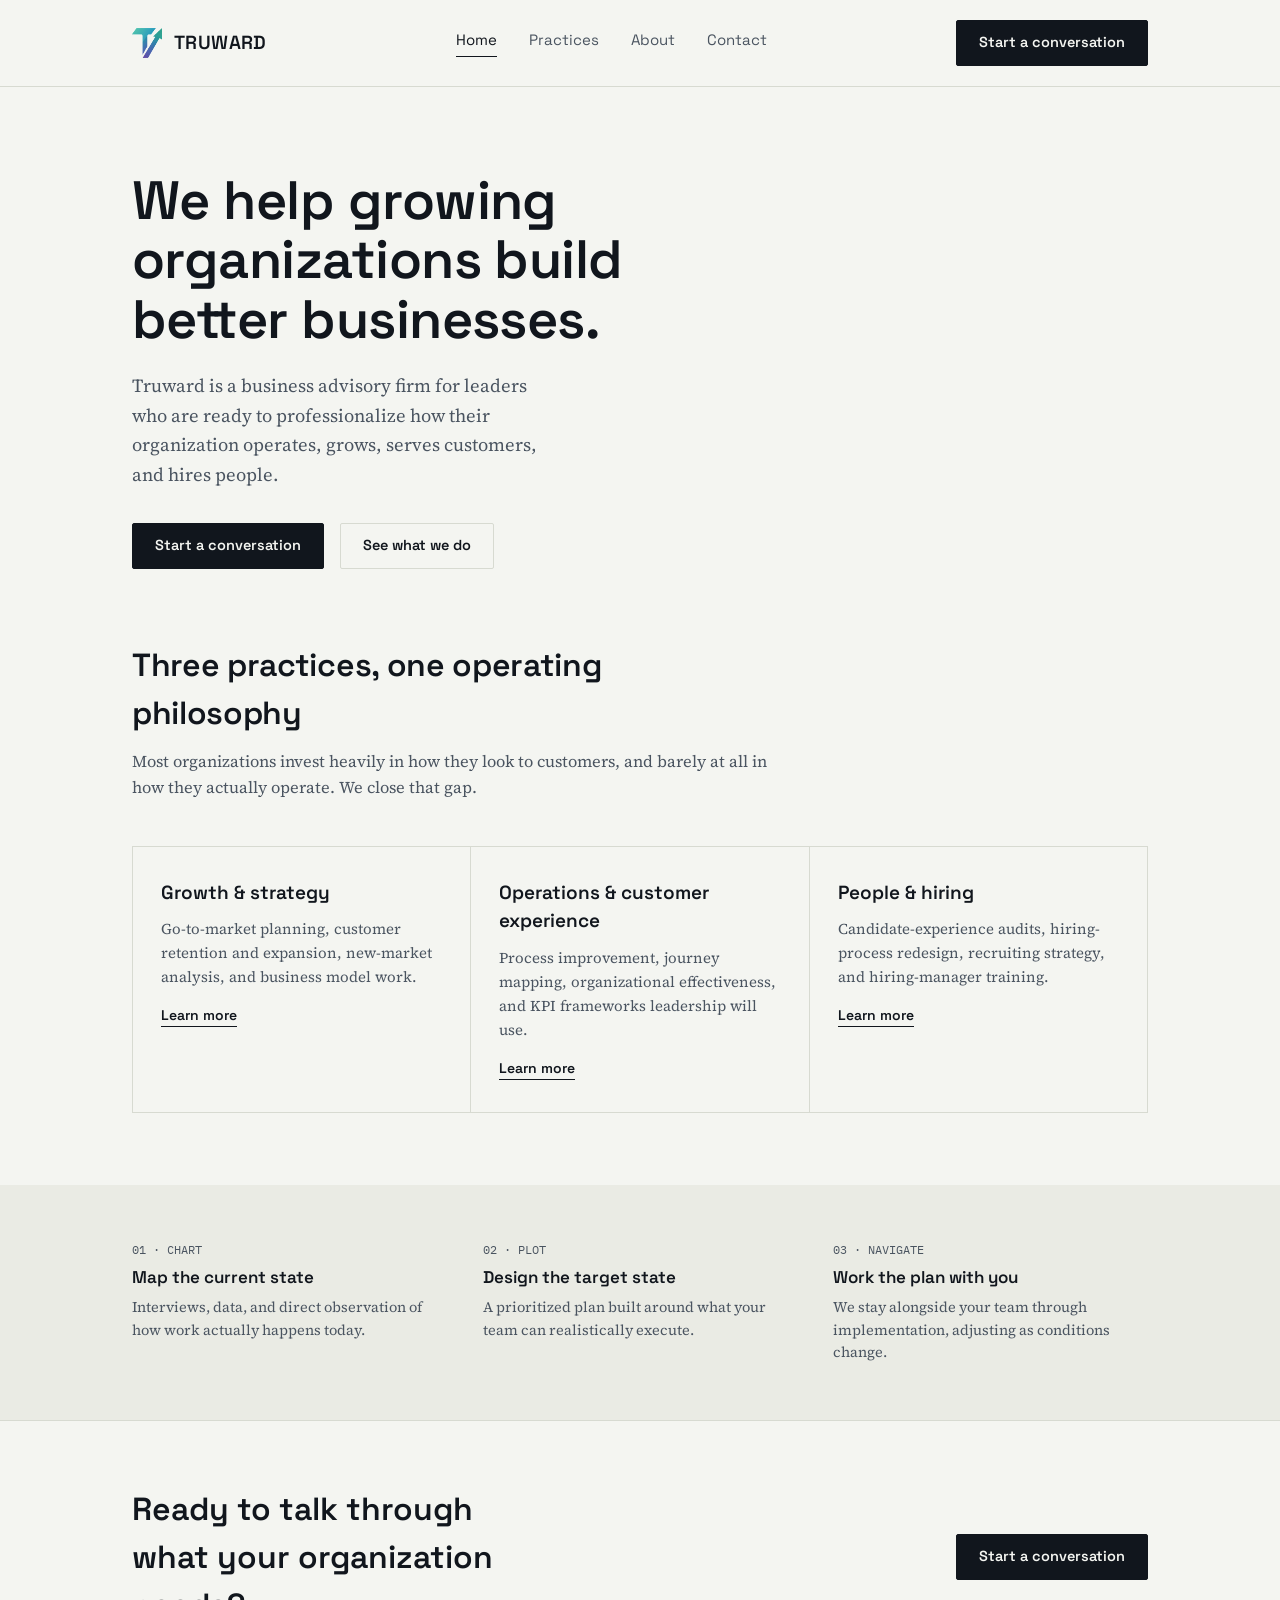
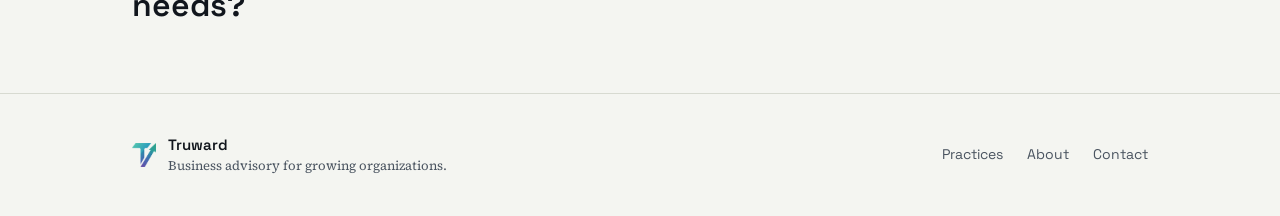
==== index.html @ e5412c0f "Add files via upload" ====
<!DOCTYPE html>
<html lang="en">
<head>
<meta charset="UTF-8">
<meta name="viewport" content="width=device-width, initial-scale=1.0">
<title>Home — Truward</title>
<link rel="preconnect" href="https://fonts.googleapis.com">
<link rel="preconnect" href="https://fonts.gstatic.com" crossorigin>
<link href="https://fonts.googleapis.com/css2?family=Space+Grotesk:wght@400;500;600;700&family=Source+Serif+4:ital,opsz,wght@0,8..60,400;0,8..60,500;1,8..60,400&family=IBM+Plex+Mono:wght@400;500&display=swap" rel="stylesheet">
<link rel="stylesheet" href="styles.css">
</head>
<body>

<header>
  <div class="wrap">
    <nav>
      <a href="index.html" class="brand">
        <img src="truward-logo.png" class="mark" width="30" height="30" alt="Truward">
        <span class="brand-word">TRUWARD</span>
      </a>
      <div class="nav-links">
        <a href="index.html" class="current">Home</a>
        <a href="practices.html">Practices</a>
        <a href="about.html">About</a>
        <a href="contact.html">Contact</a>
      </div>
      <div class="nav-cta">
        <a href="contact.html" class="btn btn-primary">Start a conversation</a>
      </div>
      <button class="menu-toggle" id="menuToggle" aria-label="Toggle menu" aria-expanded="false">
        <span></span><span></span><span></span>
      </button>
    </nav>
    <div class="mobile-panel" id="mobilePanel">
      <a href="index.html">Home</a>
      <a href="practices.html">Practices</a>
      <a href="about.html">About</a>
      <a href="contact.html">Contact</a>
      <a href="contact.html" class="btn btn-primary">Start a conversation</a>
    </div>
  </div>
</header>

<section class="hero">
  <div class="wrap">
    <h1>We help growing organizations build better businesses.</h1>
    <p class="lede">Truward is a business advisory firm for leaders who are ready to professionalize how their organization operates, grows, serves customers, and hires people.</p>
    <div class="hero-ctas">
      <a href="contact.html" class="btn btn-primary">Start a conversation</a>
      <a href="practices.html" class="btn btn-ghost">See what we do</a>
    </div>
  </div>
</section>

<section style="padding-top:0;">
  <div class="wrap">
    <div class="section-head">
      <h2>Three practices, one operating philosophy</h2>
      <p>Most organizations invest heavily in how they look to customers, and barely at all in how they actually operate. We close that gap.</p>
    </div>
    <div class="teaser-grid">
      <div class="teaser">
        <h3>Growth &amp; strategy</h3>
        <p>Go-to-market planning, customer retention and expansion, new-market analysis, and business model work.</p>
        <a href="practices.html#growth" class="link">Learn more</a>
      </div>
      <div class="teaser">
        <h3>Operations &amp; customer experience</h3>
        <p>Process improvement, journey mapping, organizational effectiveness, and KPI frameworks leadership will use.</p>
        <a href="practices.html#operations" class="link">Learn more</a>
      </div>
      <div class="teaser">
        <h3>People &amp; hiring</h3>
        <p>Candidate-experience audits, hiring-process redesign, recruiting strategy, and hiring-manager training.</p>
        <a href="practices.html#people" class="link">Learn more</a>
      </div>
    </div>
  </div>
</section>

<div class="strip">
  <div class="wrap">
    <div class="strip-track">
      <div class="strip-item">
        <span class="wp-label">01 · CHART</span>
        <h3>Map the current state</h3>
        <p>Interviews, data, and direct observation of how work actually happens today.</p>
      </div>
      <div class="strip-item">
        <span class="wp-label">02 · PLOT</span>
        <h3>Design the target state</h3>
        <p>A prioritized plan built around what your team can realistically execute.</p>
      </div>
      <div class="strip-item">
        <span class="wp-label">03 · NAVIGATE</span>
        <h3>Work the plan with you</h3>
        <p>We stay alongside your team through implementation, adjusting as conditions change.</p>
      </div>
    </div>
  </div>
</div>

<div class="cta-band">
  <div class="wrap cta-band-row">
    <h2>Ready to talk through what your organization needs?</h2>
    <a href="contact.html" class="btn btn-primary">Start a conversation</a>
  </div>
</div>

<footer>
  <div class="wrap foot-grid">
    <div class="foot-left">
      <img src="truward-logo.png" class="mark" width="24" height="24" alt="Truward">
      <div>
        <div class="foot-word">Truward</div>
        <div class="foot-tag">Business advisory for growing organizations.</div>
      </div>
    </div>
    <div class="foot-links">
      <a href="practices.html">Practices</a>
      <a href="about.html">About</a>
      <a href="contact.html">Contact</a>
    </div>
  </div>
</footer>

<script src="script.js"></script>
</body>
</html>
---- styles.css ----
:root{
  --ink:#11161D;
  --ink-soft:#4A5460;
  --paper:#F4F5F1;
  --paper-alt:#EAEBE4;
  --line:#D7DAD1;
  --teal:#3FA88C;
  --blue:#3E6F99;
  --violet:#6456A0;
  --sans:'Space Grotesk', sans-serif;
  --serif:'Source Serif 4', serif;
  --mono:'IBM Plex Mono', monospace;
}
*{box-sizing:border-box; margin:0; padding:0;}
body{
  background:var(--paper);
  color:var(--ink);
  font-family:var(--sans);
  line-height:1.5;
  -webkit-font-smoothing:antialiased;
}
img,svg{display:block; max-width:100%;}
a{color:inherit; text-decoration:none;}
.wrap{max-width:1080px; margin:0 auto; padding:0 32px;}
@media(max-width:640px){ .wrap{padding:0 22px;} }

@media (prefers-reduced-motion: reduce){
  *{animation-duration:0.001ms !important; animation-iteration-count:1 !important; transition-duration:0.001ms !important;}
}

/* ---------- mark ---------- */
.mark{overflow:visible;}

/* ---------- nav ---------- */
header{
  border-bottom:1px solid var(--line);
}
nav{
  display:flex; align-items:center; justify-content:space-between;
  padding:20px 0;
}
.brand{display:flex; align-items:center; gap:12px;}
.brand-word{font-size:19px; font-weight:600; letter-spacing:0.02em;}
.nav-links{display:flex; align-items:center; gap:32px; font-size:15px;}
.nav-links a{color:var(--ink-soft); transition:color .15s ease; padding-bottom:4px; border-bottom:1px solid transparent;}
.nav-links a:hover{color:var(--ink);}
.nav-links a.current{color:var(--ink); border-bottom-color:var(--ink);}
.btn{
  display:inline-flex; align-items:center; justify-content:center;
  font-family:var(--sans); font-weight:600; font-size:14.5px;
  padding:11px 22px; border-radius:2px; border:1px solid var(--ink);
  cursor:pointer; transition:background .15s ease, color .15s ease, border-color .15s ease;
}
.btn-primary{background:var(--ink); color:var(--paper);}
.btn-primary:hover{background:var(--blue); border-color:var(--blue);}
.btn-ghost{background:transparent; color:var(--ink); border-color:var(--line);}
.btn-ghost:hover{border-color:var(--ink);}
.menu-toggle{display:none; background:none; border:none; cursor:pointer; padding:6px;}
.menu-toggle span{display:block; width:22px; height:2px; background:var(--ink); margin:5px 0;}
@media(max-width:780px){
  .nav-links, .nav-cta{display:none;}
  .menu-toggle{display:block;}
}
.mobile-panel{
  display:none; flex-direction:column; gap:2px;
  border-top:1px solid var(--line); padding:14px 0 20px;
}
.mobile-panel a{padding:12px 0; font-size:16px; border-bottom:1px solid var(--paper-alt);}
.mobile-panel .btn{margin-top:14px; width:fit-content;}

/* ---------- page header (non-home pages) ---------- */
.page-head{padding:64px 0 48px; border-bottom:1px solid var(--line);}
.page-head h1{font-size:clamp(30px,4.4vw,44px); font-weight:600; letter-spacing:-0.01em;}
.page-head p{font-family:var(--serif); font-size:17px; color:var(--ink-soft); margin-top:16px; max-width:52ch; line-height:1.65;}

/* ---------- hero (home only) ---------- */
.hero{padding:84px 0 72px;}
.hero h1{
  font-size:clamp(34px, 5vw, 54px);
  font-weight:600; letter-spacing:-0.01em; line-height:1.1;
  max-width:16ch;
}
.hero p.lede{
  font-family:var(--serif); font-size:18.5px; color:var(--ink-soft);
  max-width:48ch; margin-top:22px; line-height:1.6;
}
.hero-ctas{display:flex; gap:16px; margin-top:34px; flex-wrap:wrap;}

/* ---------- generic section ---------- */
section{padding:72px 0;}
.section-head{max-width:640px; margin-bottom:44px;}
.section-head h2{font-size:clamp(24px, 3vw, 32px); font-weight:600; letter-spacing:-0.01em;}
.section-head p{font-family:var(--serif); font-size:16.5px; color:var(--ink-soft); margin-top:12px; line-height:1.6;}
.rule{border:none; border-top:1px solid var(--line);}

/* ---------- home: practice teasers ---------- */
.teaser-grid{display:grid; grid-template-columns:repeat(3,1fr); gap:1px; background:var(--line); border:1px solid var(--line);}
@media(max-width:820px){ .teaser-grid{grid-template-columns:1fr;} }
.teaser{background:var(--paper); padding:32px 28px;}
.teaser h3{font-size:19px; font-weight:600; margin-bottom:10px;}
.teaser p{font-family:var(--serif); font-size:15px; color:var(--ink-soft); line-height:1.6;}
.teaser .link{display:inline-block; margin-top:16px; font-size:14px; font-weight:600; border-bottom:1px solid var(--ink);}

/* ---------- home: approach strip ---------- */
.strip{background:var(--paper-alt); padding:56px 0;}
.strip-track{display:grid; grid-template-columns:repeat(3,1fr); gap:36px;}
@media(max-width:780px){ .strip-track{grid-template-columns:1fr;} }
.strip-item .wp-label{font-family:var(--mono); font-size:12px; color:var(--ink-soft); display:block; margin-bottom:6px;}
.strip-item h3{font-size:17px; font-weight:600; margin-bottom:6px;}
.strip-item p{font-family:var(--serif); font-size:14.5px; color:var(--ink-soft); line-height:1.55;}

/* ---------- cta band ---------- */
.cta-band{border-top:1px solid var(--line); padding:64px 0; text-align:left;}
.cta-band h2{font-size:clamp(24px,3vw,32px); font-weight:600; max-width:20ch;}
.cta-band-row{display:flex; align-items:center; justify-content:space-between; gap:24px; flex-wrap:wrap;}

/* ---------- practices page ---------- */
.practices-list{display:flex; flex-direction:column;}
.practice{
  display:grid; grid-template-columns:1fr 1fr; gap:32px;
  padding:40px 0; border-top:1px solid var(--line);
}
.practices-list .practice:last-child{border-bottom:1px solid var(--line);}
@media(max-width:860px){ .practice{grid-template-columns:1fr; gap:14px;} }
.practice h3{font-size:20px; font-weight:600; margin-bottom:10px;}
.practice p{font-family:var(--serif); color:var(--ink-soft); font-size:15.5px; line-height:1.65;}
.practice ul{list-style:none; font-size:14.5px; color:var(--ink-soft);}
.practice li{padding:7px 0 7px 18px; position:relative; border-top:1px solid var(--paper-alt);}
.practice li:first-child{border-top:none;}
.practice li::before{content:''; position:absolute; left:0; top:16px; width:6px; height:1px; background:var(--ink-soft);}

/* ---------- approach page detail ---------- */
.approach-track{position:relative; display:grid; grid-template-columns:repeat(3,1fr); gap:40px;}
@media(max-width:820px){ .approach-track{grid-template-columns:1fr; gap:36px;} }
.approach-track::before{content:''; position:absolute; top:15px; left:0; right:0; height:1px; background:var(--line);}
@media(max-width:820px){ .approach-track::before{display:none;} }
.waypoint{position:relative; padding-top:44px;}
.waypoint .node{
  position:absolute; top:0; left:0; width:31px; height:31px; border-radius:50%;
  background:var(--paper); border:1px solid var(--ink);
  display:flex; align-items:center; justify-content:center;
  font-family:var(--mono); font-size:12px; font-weight:500;
}
.waypoint h3{font-size:19px; font-weight:600; margin-bottom:10px;}
.waypoint p{font-family:var(--serif); font-size:15.5px; color:var(--ink-soft); line-height:1.65;}
.waypoint .wp-label{font-family:var(--mono); font-size:12px; color:var(--ink-soft); margin-bottom:6px; display:block;}

/* ---------- about page ---------- */
.about-grid{display:grid; grid-template-columns:0.85fr 1.15fr; gap:56px; align-items:start;}
@media(max-width:900px){ .about-grid{grid-template-columns:1fr;} }
.about-frame{
  border:1px solid var(--line); background:var(--paper-alt);
  aspect-ratio:4/5; display:flex; align-items:center; justify-content:center;
  position:relative; padding:30px;
}
.about-frame svg{width:74%; height:auto; opacity:0.9;}
.about-frame .frame-caption{
  position:absolute; bottom:16px; left:16px; right:16px;
  font-family:var(--mono); font-size:11px; color:var(--ink-soft); text-align:center;
}
.about p.bio{font-family:var(--serif); font-size:16.5px; line-height:1.75; color:var(--ink); max-width:56ch;}
.about p.bio + p.bio{margin-top:16px;}
.field-record{margin-top:30px; border-top:1px solid var(--line);}
.field-record div{display:flex; justify-content:space-between; gap:20px; padding:14px 0; border-bottom:1px solid var(--line); font-size:14.5px;}
.field-record span:first-child{color:var(--ink-soft);}
.field-record span:last-child{font-weight:500; text-align:right;}

.manifesto{background:var(--ink); color:var(--paper); padding:64px 0;}
.manifesto blockquote{
  font-family:var(--serif); font-style:italic;
  font-size:clamp(22px, 2.8vw, 30px); line-height:1.45;
  max-width:26ch; font-weight:400;
}
.manifesto .accent-line{width:52px; height:3px; margin-bottom:24px; background:linear-gradient(90deg, var(--teal), var(--blue), var(--violet));}

/* ---------- contact page ---------- */
.contact-grid{display:grid; grid-template-columns:0.9fr 1.1fr; gap:56px;}
@media(max-width:900px){ .contact-grid{grid-template-columns:1fr;} }
.contact-note{font-family:var(--serif); font-size:16.5px; color:var(--ink-soft); line-height:1.7; margin-top:16px; max-width:40ch;}
.contact-email{display:inline-block; margin-top:24px; font-size:16px; font-weight:600; border-bottom:1px solid var(--ink); padding-bottom:2px;}
form{display:flex; flex-direction:column; gap:18px;}
.field-row{display:grid; grid-template-columns:1fr 1fr; gap:18px;}
@media(max-width:560px){ .field-row{grid-template-columns:1fr;} }
label{font-size:13px; color:var(--ink-soft); display:block; margin-bottom:7px;}
input, textarea{
  width:100%; font-family:var(--sans); font-size:15px; color:var(--ink);
  background:transparent; border:none; border-bottom:1px solid var(--line);
  padding:10px 2px; outline:none; transition:border-color .15s ease;
}
input:focus, textarea:focus{border-color:var(--ink);}
textarea{resize:vertical; min-height:96px;}
.form-err{font-size:12.5px; color:#B24A3A; min-height:16px; margin-top:-8px;}
form .btn{margin-top:8px; align-self:flex-start;}

/* ---------- footer ---------- */
footer{border-top:1px solid var(--line); padding:40px 0;}
.foot-grid{display:flex; justify-content:space-between; align-items:center; flex-wrap:wrap; gap:20px;}
.foot-left{display:flex; align-items:center; gap:12px;}
.foot-word{font-size:15px; font-weight:600;}
.foot-tag{font-size:13px; color:var(--ink-soft); font-family:var(--serif);}
.foot-links{display:flex; gap:24px; font-size:14px; color:var(--ink-soft);}
.foot-links a:hover{color:var(--ink);}
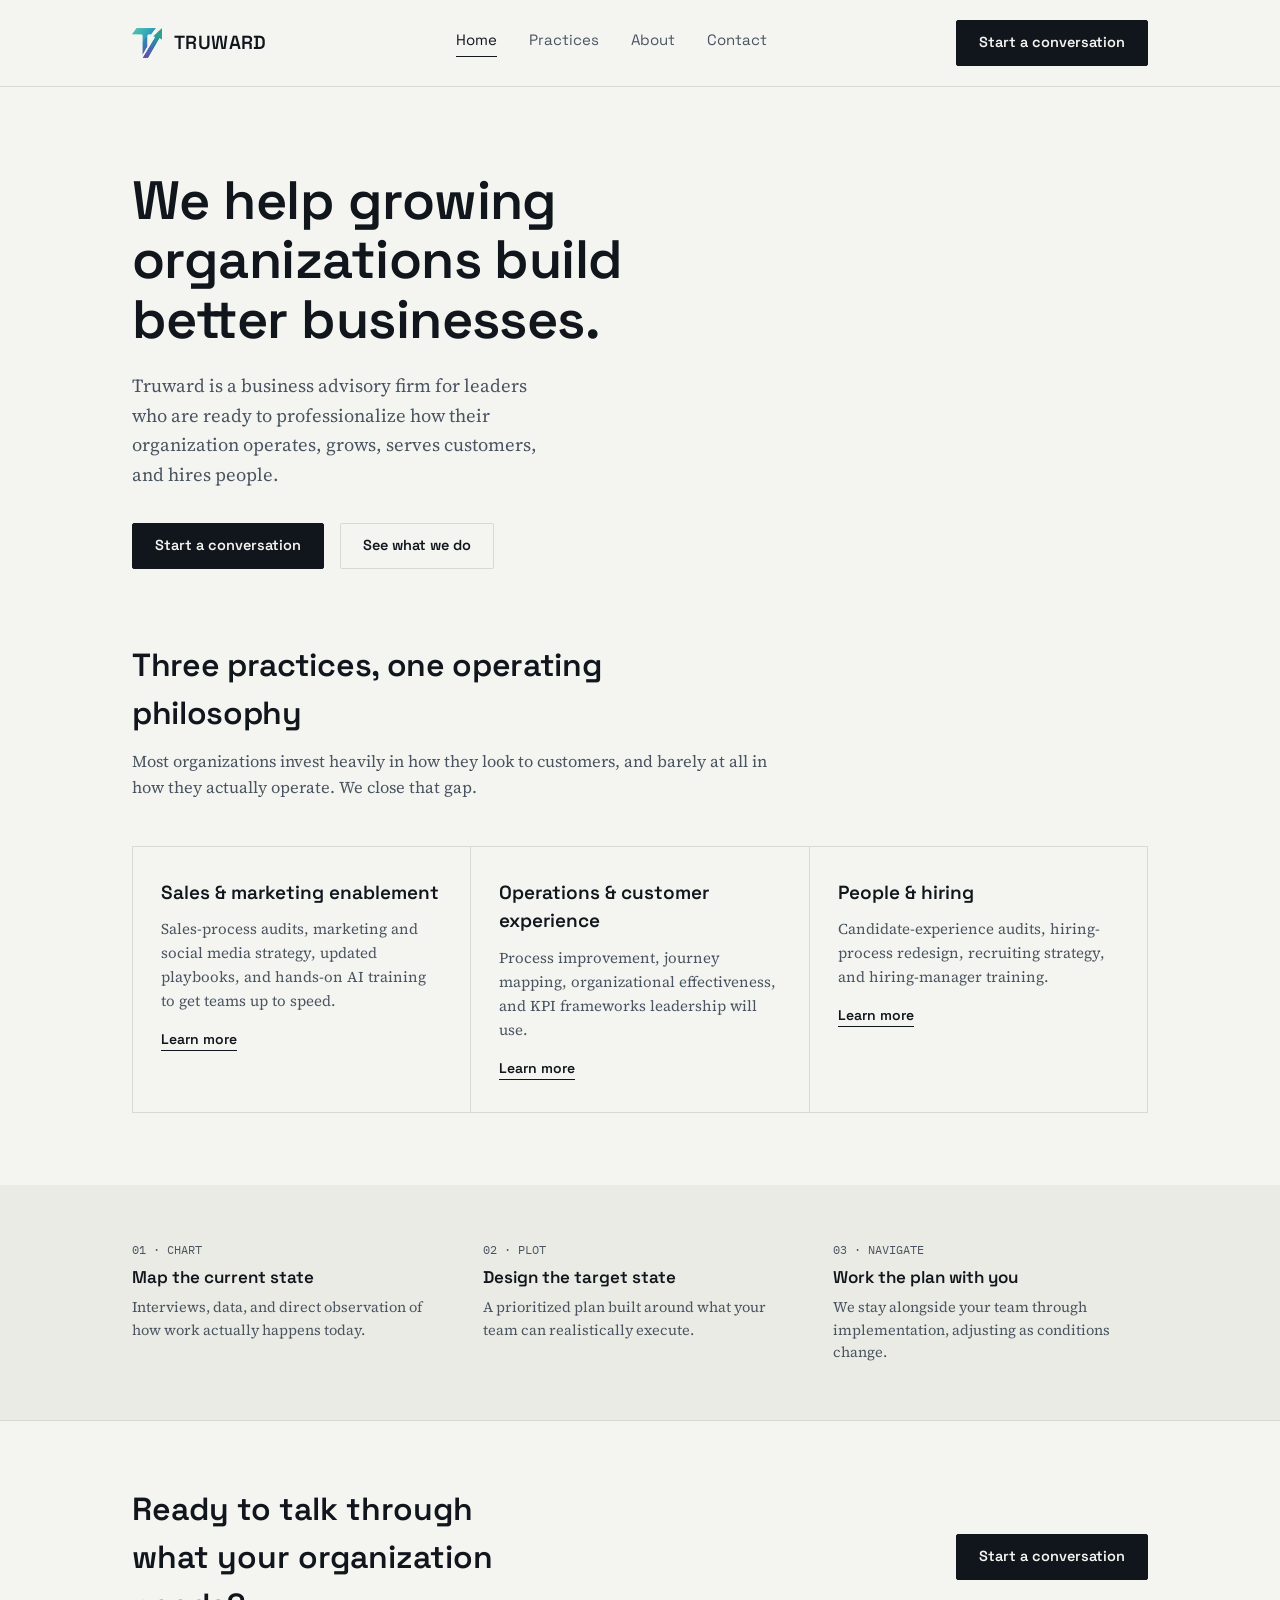
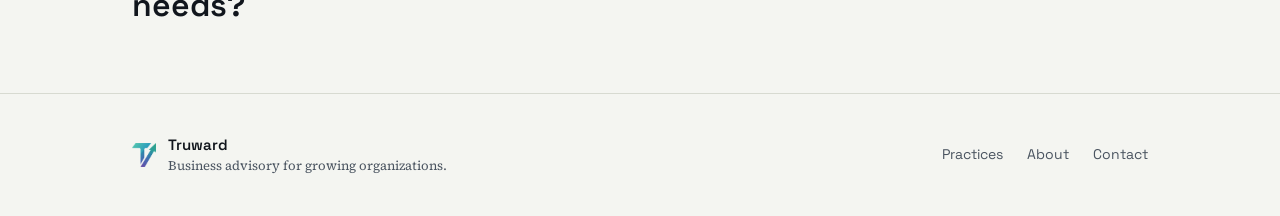
==== commit 2e96bcb2: "Add files via upload" ====
--- a/index.html
+++ b/index.html
@@ -14,12 +14,12 @@
 <header>
   <div class="wrap">
     <nav>
-      <a href="index.html" class="brand">
+      <a href="/" class="brand">
         <img src="truward-logo.png" class="mark" width="30" height="30" alt="Truward">
         <span class="brand-word">TRUWARD</span>
       </a>
       <div class="nav-links">
-        <a href="index.html" class="current">Home</a>
+        <a href="/" class="current">Home</a>
         <a href="practices.html">Practices</a>
         <a href="about.html">About</a>
         <a href="contact.html">Contact</a>
@@ -32,7 +32,7 @@
       </button>
     </nav>
     <div class="mobile-panel" id="mobilePanel">
-      <a href="index.html">Home</a>
+      <a href="/">Home</a>
       <a href="practices.html">Practices</a>
       <a href="about.html">About</a>
       <a href="contact.html">Contact</a>
@@ -60,9 +60,9 @@
     </div>
     <div class="teaser-grid">
       <div class="teaser">
-        <h3>Growth &amp; strategy</h3>
-        <p>Go-to-market planning, customer retention and expansion, new-market analysis, and business model work.</p>
-        <a href="practices.html#growth" class="link">Learn more</a>
+        <h3>Sales &amp; marketing enablement</h3>
+        <p>Sales-process audits, marketing and social media strategy, updated playbooks, and hands-on AI training to get teams up to speed.</p>
+        <a href="practices.html#sales" class="link">Learn more</a>
       </div>
       <div class="teaser">
         <h3>Operations &amp; customer experience</h3>
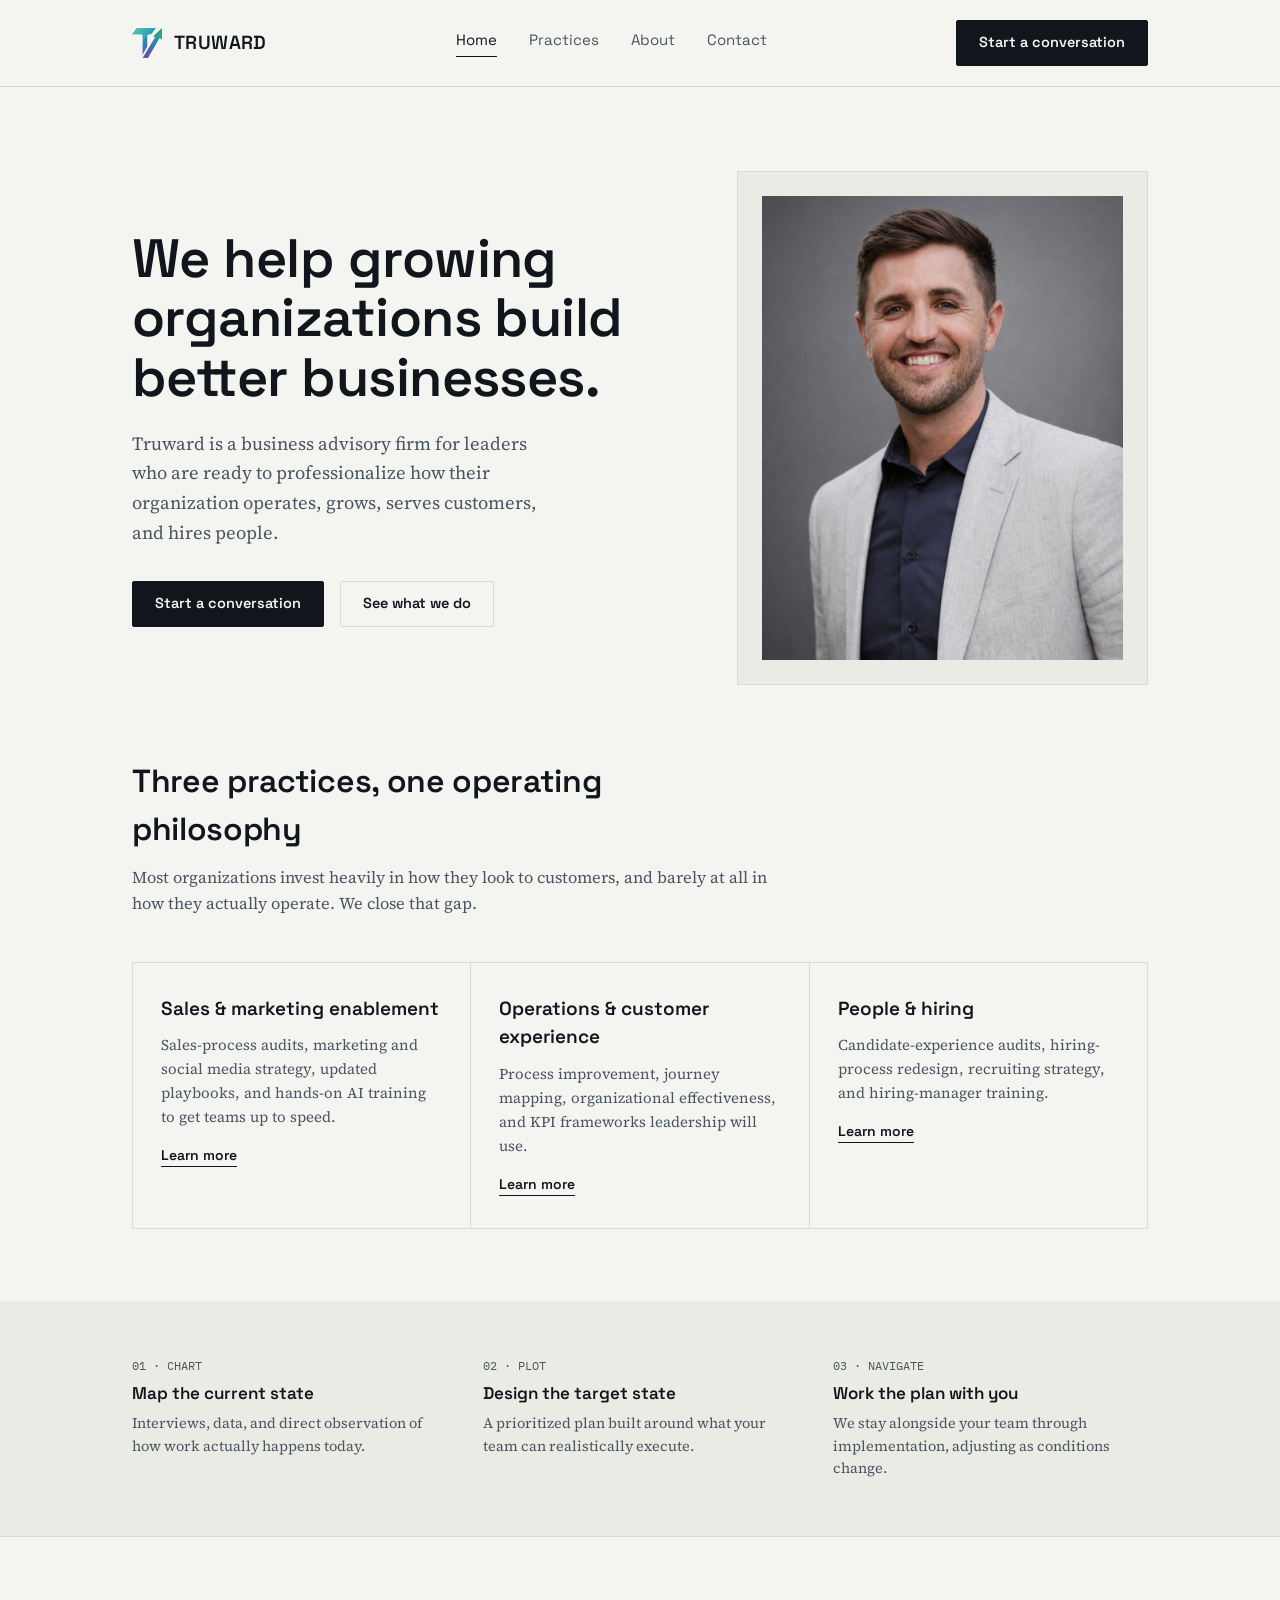
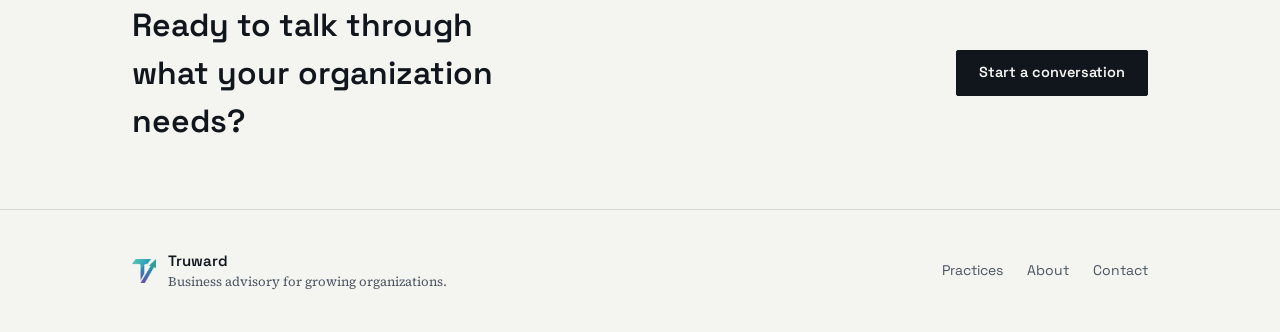
==== commit 5ab86b1e: "Add files via upload" ====
--- a/index.html
+++ b/index.html
@@ -42,12 +42,17 @@
 </header>
 
 <section class="hero">
-  <div class="wrap">
-    <h1>We help growing organizations build better businesses.</h1>
-    <p class="lede">Truward is a business advisory firm for leaders who are ready to professionalize how their organization operates, grows, serves customers, and hires people.</p>
-    <div class="hero-ctas">
-      <a href="contact.html" class="btn btn-primary">Start a conversation</a>
-      <a href="practices.html" class="btn btn-ghost">See what we do</a>
+  <div class="wrap hero-grid">
+    <div>
+      <h1>We help growing organizations build better businesses.</h1>
+      <p class="lede">Truward is a business advisory firm for leaders who are ready to professionalize how their organization operates, grows, serves customers, and hires people.</p>
+      <div class="hero-ctas">
+        <a href="contact.html" class="btn btn-primary">Start a conversation</a>
+        <a href="practices.html" class="btn btn-ghost">See what we do</a>
+      </div>
+    </div>
+    <div class="hero-photo">
+      <img src="kevin-miller.jpg" alt="Kevin Miller, founder of Truward">
     </div>
   </div>
 </section>
--- a/styles.css
+++ b/styles.css
@@ -75,6 +75,7 @@
 
 /* ---------- hero (home only) ---------- */
 .hero{padding:84px 0 72px;}
+.hero-grid{display:grid; grid-template-columns:1.15fr 0.85fr; gap:48px; align-items:center;}
 .hero h1{
   font-size:clamp(34px, 5vw, 54px);
   font-weight:600; letter-spacing:-0.01em; line-height:1.1;
@@ -85,6 +86,15 @@
   max-width:48ch; margin-top:22px; line-height:1.6;
 }
 .hero-ctas{display:flex; gap:16px; margin-top:34px; flex-wrap:wrap;}
+.hero-photo{
+  border:1px solid var(--line); background:var(--paper-alt);
+  aspect-ratio:4/5; padding:24px;
+}
+.hero-photo img{width:100%; height:100%; object-fit:cover;}
+@media(max-width:900px){
+  .hero-grid{grid-template-columns:1fr;}
+  .hero-photo{display:none;}
+}
 
 /* ---------- generic section ---------- */
 section{padding:72px 0;}
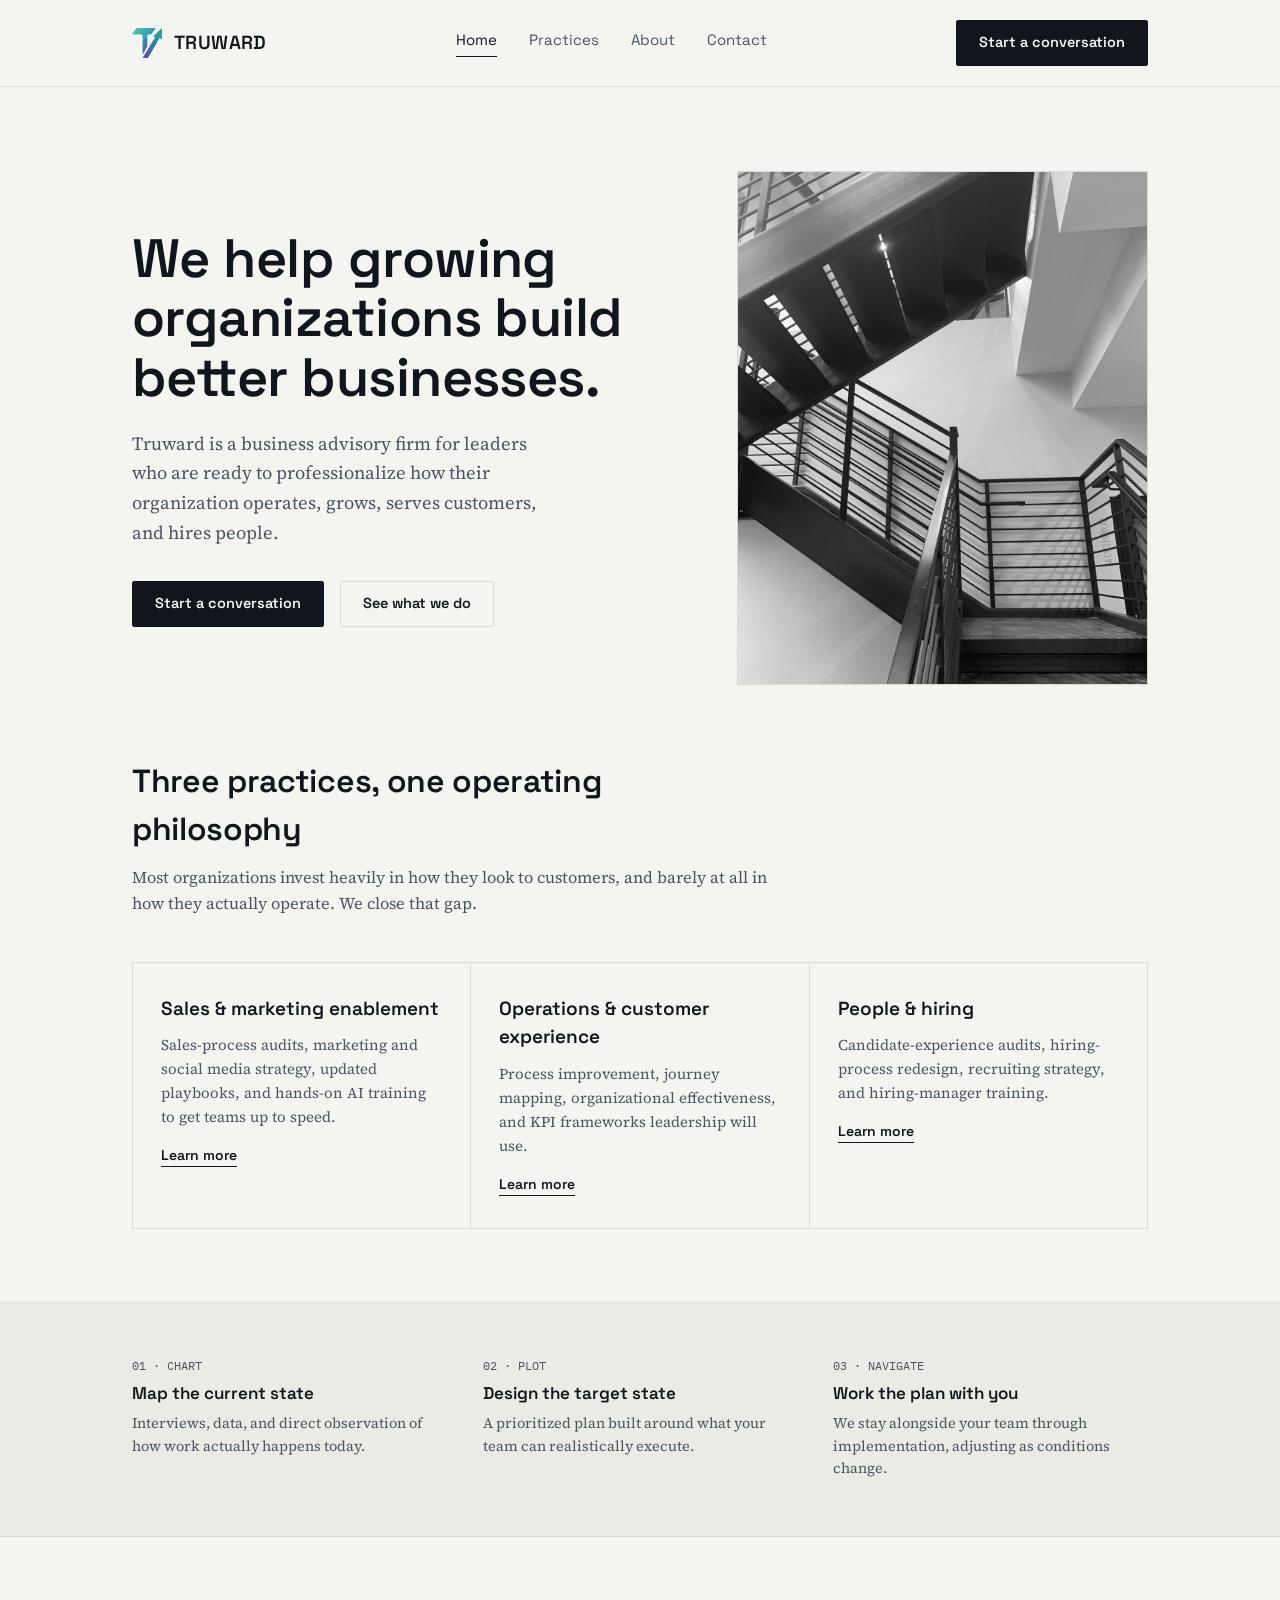
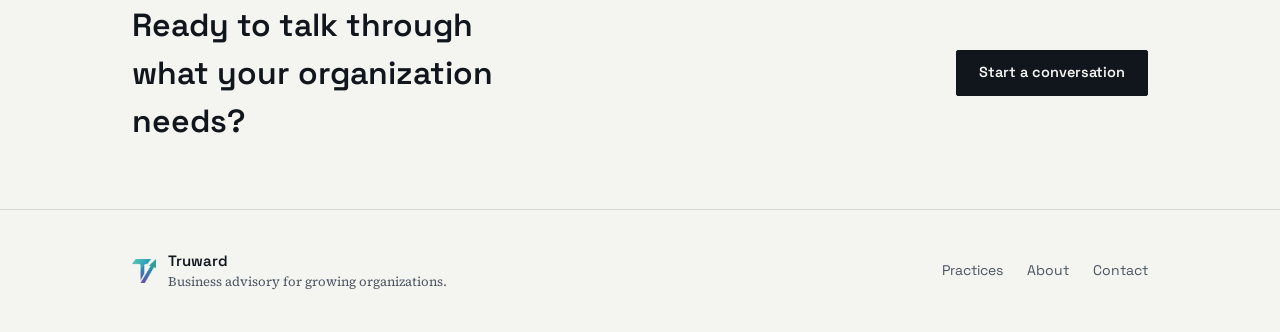
==== commit b787ce57: "Add files via upload" ====
--- a/index.html
+++ b/index.html
@@ -52,7 +52,7 @@
       </div>
     </div>
     <div class="hero-photo">
-      <img src="kevin-miller.jpg" alt="Kevin Miller, founder of Truward">
+      <img src="hero-photo.jpg" alt="">
     </div>
   </div>
 </section>
--- a/styles.css
+++ b/styles.css
@@ -87,10 +87,10 @@
 }
 .hero-ctas{display:flex; gap:16px; margin-top:34px; flex-wrap:wrap;}
 .hero-photo{
-  border:1px solid var(--line); background:var(--paper-alt);
-  aspect-ratio:4/5; padding:24px;
-}
-.hero-photo img{width:100%; height:100%; object-fit:cover;}
+  border:1px solid var(--line);
+  aspect-ratio:4/5; overflow:hidden;
+}
+.hero-photo img{width:100%; height:100%; object-fit:cover; display:block;}
 @media(max-width:900px){
   .hero-grid{grid-template-columns:1fr;}
   .hero-photo{display:none;}
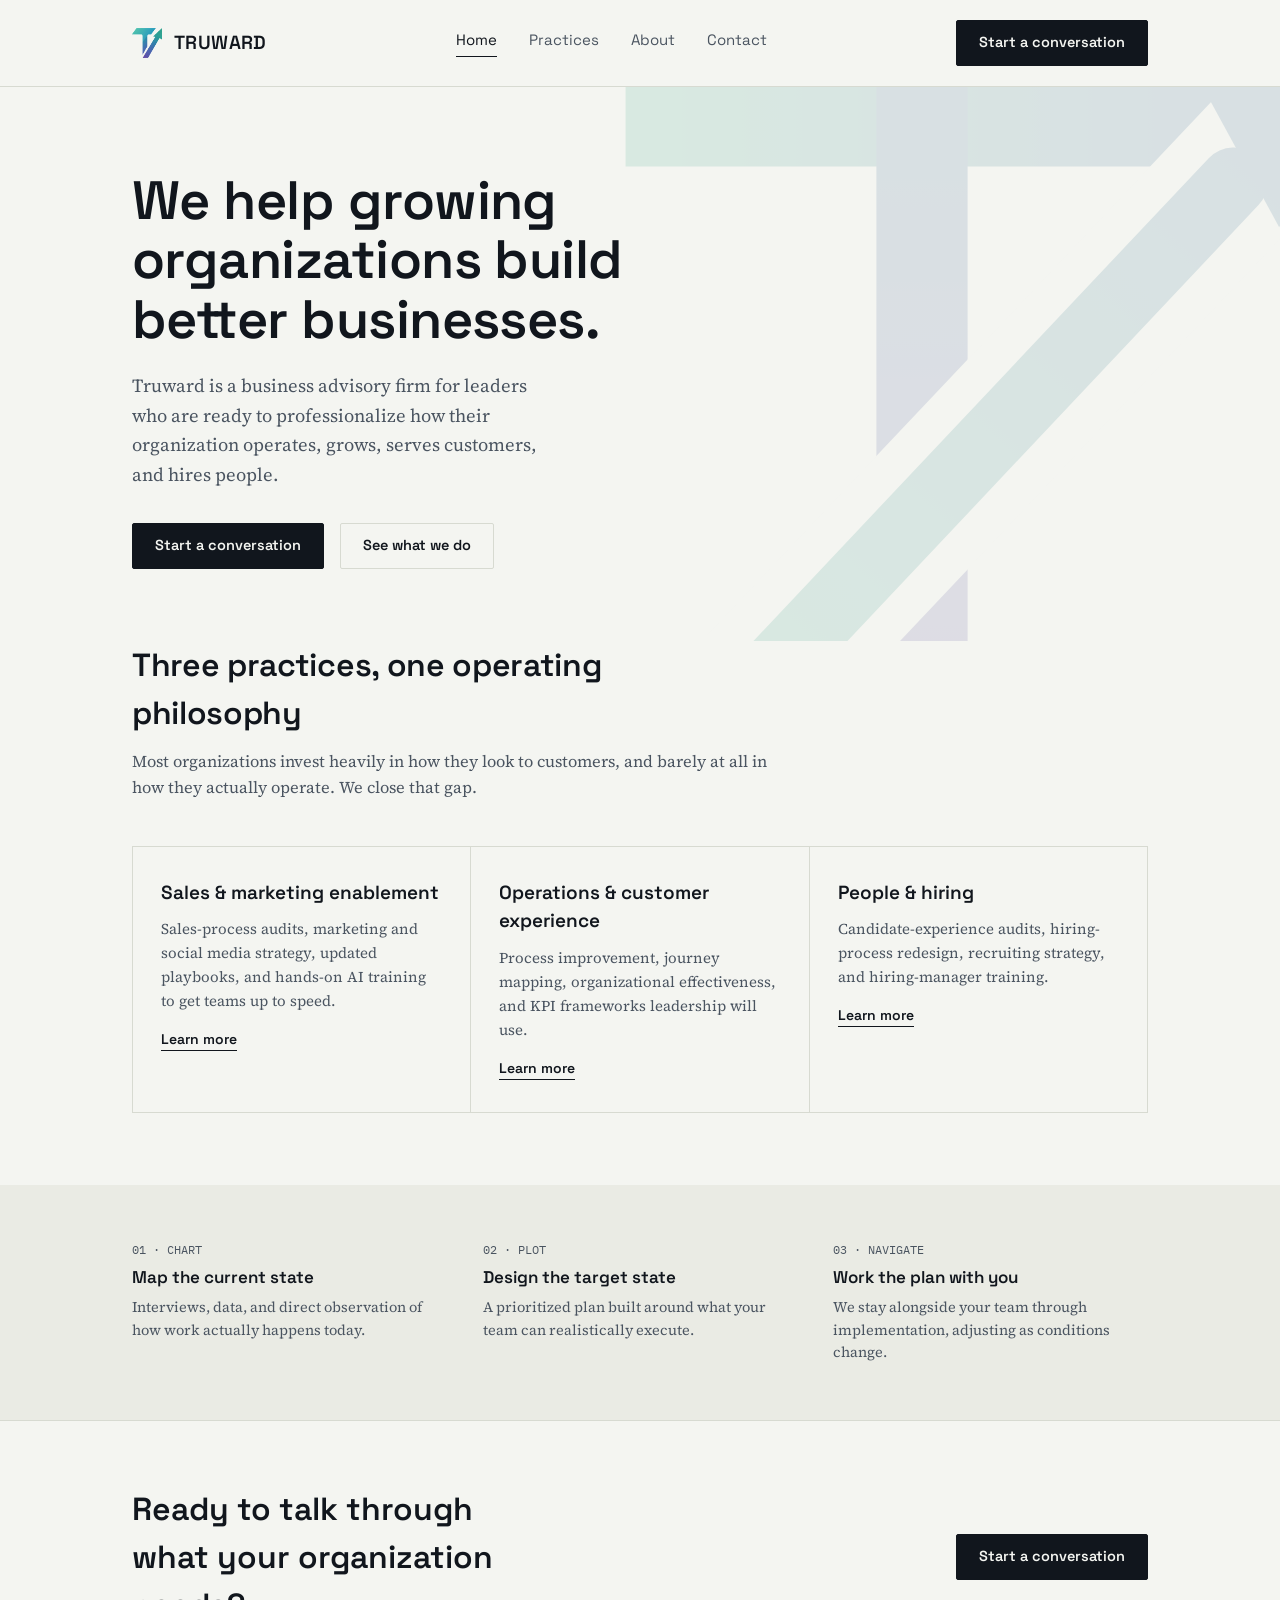
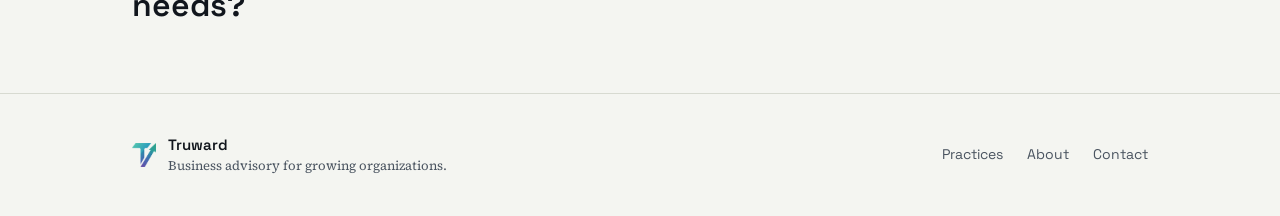
==== commit 99b4114a: "Add files via upload" ====
--- a/index.html
+++ b/index.html
@@ -42,17 +42,30 @@
 </header>
 
 <section class="hero">
-  <div class="wrap hero-grid">
-    <div>
-      <h1>We help growing organizations build better businesses.</h1>
-      <p class="lede">Truward is a business advisory firm for leaders who are ready to professionalize how their organization operates, grows, serves customers, and hires people.</p>
-      <div class="hero-ctas">
-        <a href="contact.html" class="btn btn-primary">Start a conversation</a>
-        <a href="practices.html" class="btn btn-ghost">See what we do</a>
-      </div>
-    </div>
-    <div class="hero-photo">
-      <img src="hero-photo.jpg" alt="">
+  <svg class="hero-mark" viewBox="0 0 100 100" aria-hidden="true">
+    <defs>
+      <linearGradient id="heroMarkBar" gradientUnits="userSpaceOnUse" x1="12" y1="18" x2="78" y2="18">
+        <stop offset="0" stop-color="var(--teal)"/><stop offset="1" stop-color="var(--blue)"/>
+      </linearGradient>
+      <linearGradient id="heroMarkStem" gradientUnits="userSpaceOnUse" x1="45" y1="18" x2="45" y2="90">
+        <stop offset="0" stop-color="var(--blue)"/><stop offset="1" stop-color="var(--violet)"/>
+      </linearGradient>
+      <linearGradient id="heroMarkArrow" gradientUnits="userSpaceOnUse" x1="20" y1="96" x2="90" y2="22">
+        <stop offset="0" stop-color="var(--teal)"/><stop offset="1" stop-color="var(--blue)"/>
+      </linearGradient>
+    </defs>
+    <line x1="12" y1="18" x2="78" y2="18" stroke="url(#heroMarkBar)" stroke-width="12" stroke-linecap="square"/>
+    <line x1="45" y1="18" x2="45" y2="90" stroke="url(#heroMarkStem)" stroke-width="12" stroke-linecap="square"/>
+    <line x1="20" y1="96" x2="90" y2="22" stroke="var(--paper)" stroke-width="19" stroke-linecap="round"/>
+    <line x1="20" y1="96" x2="86" y2="26" stroke="url(#heroMarkArrow)" stroke-width="9" stroke-linecap="round"/>
+    <polygon points="80,10 100,15 92,32" fill="url(#heroMarkArrow)"/>
+  </svg>
+  <div class="wrap">
+    <h1>We help growing organizations build better businesses.</h1>
+    <p class="lede">Truward is a business advisory firm for leaders who are ready to professionalize how their organization operates, grows, serves customers, and hires people.</p>
+    <div class="hero-ctas">
+      <a href="contact.html" class="btn btn-primary">Start a conversation</a>
+      <a href="practices.html" class="btn btn-ghost">See what we do</a>
     </div>
   </div>
 </section>
--- a/styles.css
+++ b/styles.css
@@ -74,8 +74,13 @@
 .page-head p{font-family:var(--serif); font-size:17px; color:var(--ink-soft); margin-top:16px; max-width:52ch; line-height:1.65;}
 
 /* ---------- hero (home only) ---------- */
-.hero{padding:84px 0 72px;}
-.hero-grid{display:grid; grid-template-columns:1.15fr 0.85fr; gap:48px; align-items:center;}
+.hero{padding:84px 0 72px; position:relative; overflow:hidden;}
+.hero .wrap{position:relative; z-index:1;}
+.hero-mark{
+  position:absolute; top:50%; right:-60px; transform:translateY(-50%);
+  width:760px; height:760px; opacity:0.15; z-index:0; pointer-events:none;
+}
+@media(max-width:900px){ .hero-mark{display:none;} }
 .hero h1{
   font-size:clamp(34px, 5vw, 54px);
   font-weight:600; letter-spacing:-0.01em; line-height:1.1;
@@ -86,15 +91,6 @@
   max-width:48ch; margin-top:22px; line-height:1.6;
 }
 .hero-ctas{display:flex; gap:16px; margin-top:34px; flex-wrap:wrap;}
-.hero-photo{
-  border:1px solid var(--line);
-  aspect-ratio:4/5; overflow:hidden;
-}
-.hero-photo img{width:100%; height:100%; object-fit:cover; display:block;}
-@media(max-width:900px){
-  .hero-grid{grid-template-columns:1fr;}
-  .hero-photo{display:none;}
-}
 
 /* ---------- generic section ---------- */
 section{padding:72px 0;}
@@ -163,7 +159,7 @@
   aspect-ratio:4/5; display:flex; align-items:center; justify-content:center;
   position:relative; padding:30px;
 }
-.about-frame svg{width:74%; height:auto; opacity:0.9;}
+.about-frame svg{width:74%; height:auto; opacity:0.15;}
 .about-frame .frame-caption{
   position:absolute; bottom:16px; left:16px; right:16px;
   font-family:var(--mono); font-size:11px; color:var(--ink-soft); text-align:center;
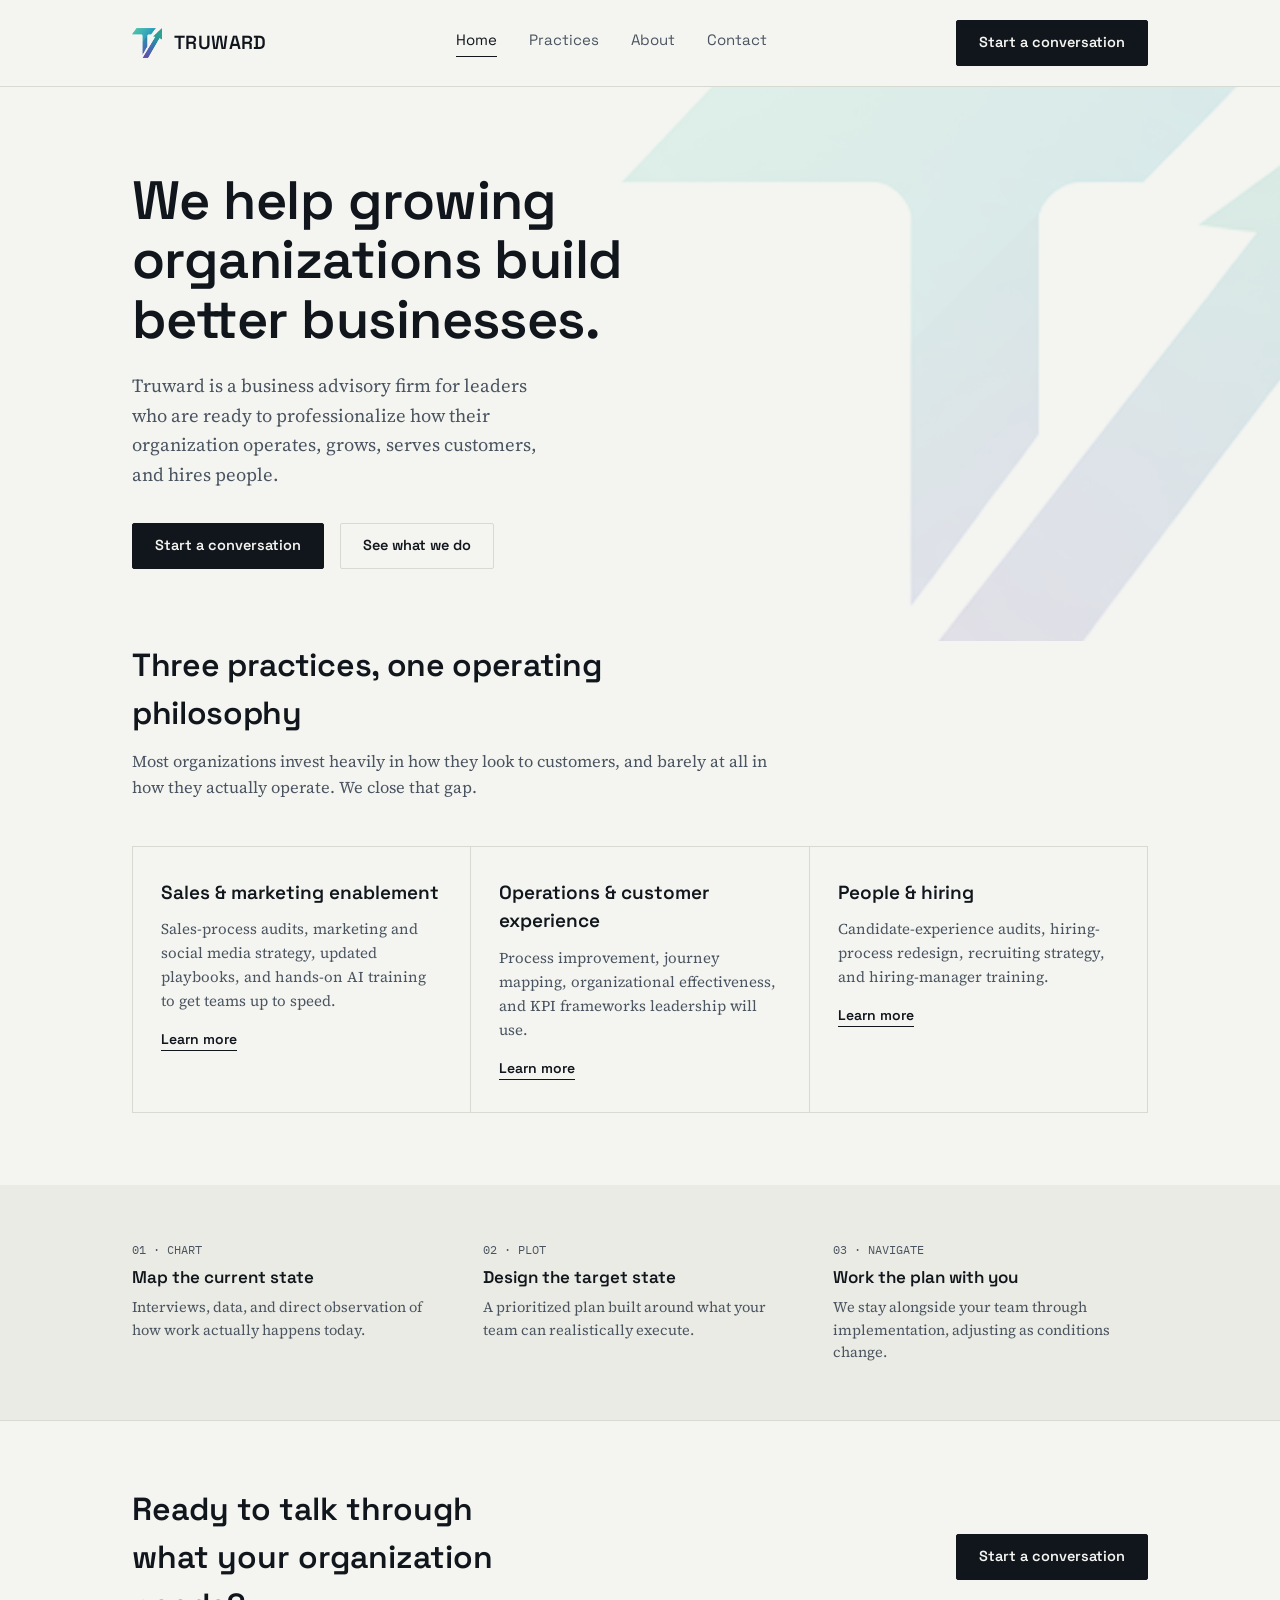
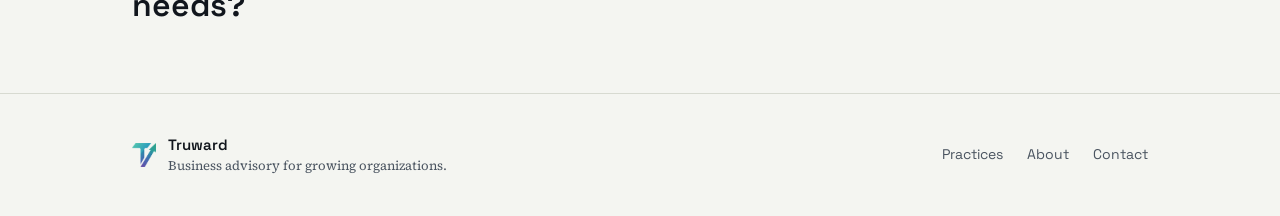
==== commit 9320246f: "Add files via upload" ====
--- a/index.html
+++ b/index.html
@@ -42,24 +42,7 @@
 </header>
 
 <section class="hero">
-  <svg class="hero-mark" viewBox="0 0 100 100" aria-hidden="true">
-    <defs>
-      <linearGradient id="heroMarkBar" gradientUnits="userSpaceOnUse" x1="12" y1="18" x2="78" y2="18">
-        <stop offset="0" stop-color="var(--teal)"/><stop offset="1" stop-color="var(--blue)"/>
-      </linearGradient>
-      <linearGradient id="heroMarkStem" gradientUnits="userSpaceOnUse" x1="45" y1="18" x2="45" y2="90">
-        <stop offset="0" stop-color="var(--blue)"/><stop offset="1" stop-color="var(--violet)"/>
-      </linearGradient>
-      <linearGradient id="heroMarkArrow" gradientUnits="userSpaceOnUse" x1="20" y1="96" x2="90" y2="22">
-        <stop offset="0" stop-color="var(--teal)"/><stop offset="1" stop-color="var(--blue)"/>
-      </linearGradient>
-    </defs>
-    <line x1="12" y1="18" x2="78" y2="18" stroke="url(#heroMarkBar)" stroke-width="12" stroke-linecap="square"/>
-    <line x1="45" y1="18" x2="45" y2="90" stroke="url(#heroMarkStem)" stroke-width="12" stroke-linecap="square"/>
-    <line x1="20" y1="96" x2="90" y2="22" stroke="var(--paper)" stroke-width="19" stroke-linecap="round"/>
-    <line x1="20" y1="96" x2="86" y2="26" stroke="url(#heroMarkArrow)" stroke-width="9" stroke-linecap="round"/>
-    <polygon points="80,10 100,15 92,32" fill="url(#heroMarkArrow)"/>
-  </svg>
+  <img src="truward-logo.png" class="hero-mark" alt="">
   <div class="wrap">
     <h1>We help growing organizations build better businesses.</h1>
     <p class="lede">Truward is a business advisory firm for leaders who are ready to professionalize how their organization operates, grows, serves customers, and hires people.</p>
--- a/styles.css
+++ b/styles.css
@@ -77,8 +77,8 @@
 .hero{padding:84px 0 72px; position:relative; overflow:hidden;}
 .hero .wrap{position:relative; z-index:1;}
 .hero-mark{
-  position:absolute; top:50%; right:-60px; transform:translateY(-50%);
-  width:760px; height:760px; opacity:0.15; z-index:0; pointer-events:none;
+  position:absolute; top:50%; right:-160px; transform:translateY(-50%);
+  width:820px; height:auto; opacity:0.13; z-index:0; pointer-events:none;
 }
 @media(max-width:900px){ .hero-mark{display:none;} }
 .hero h1{
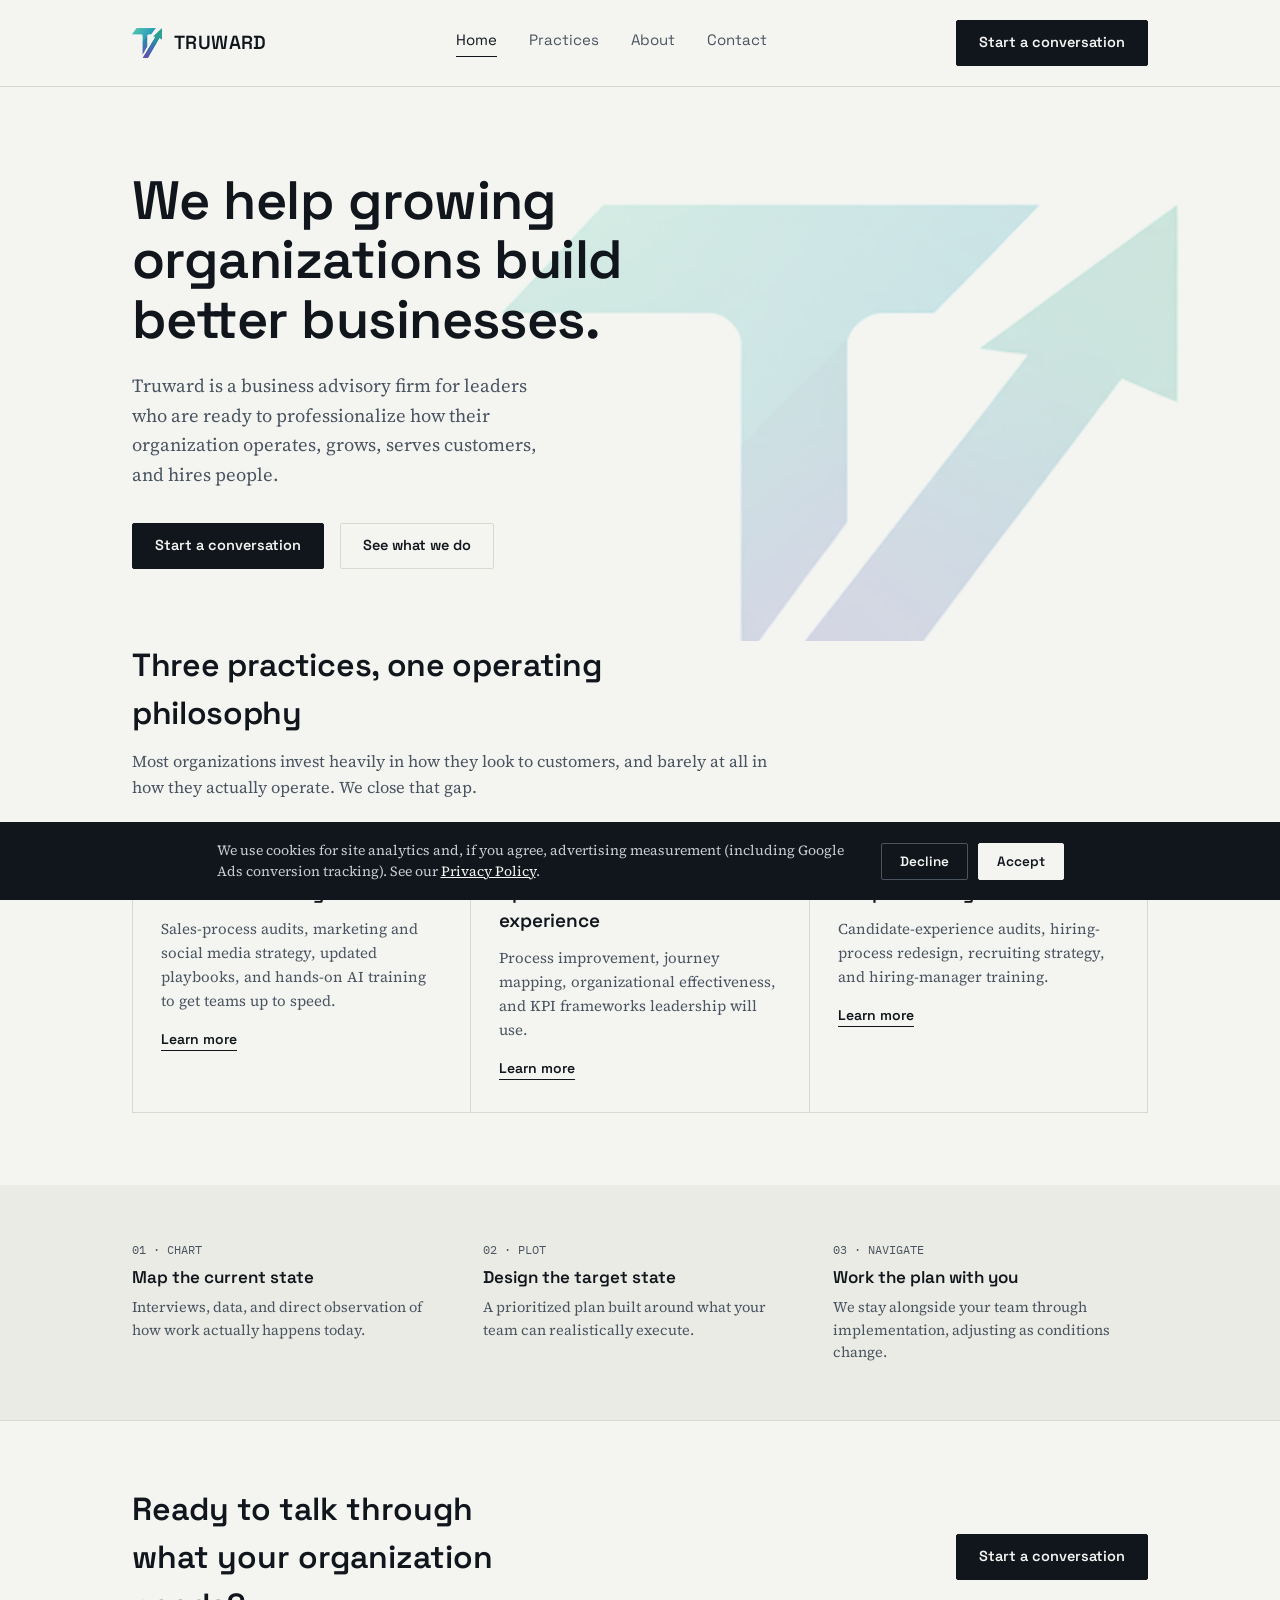
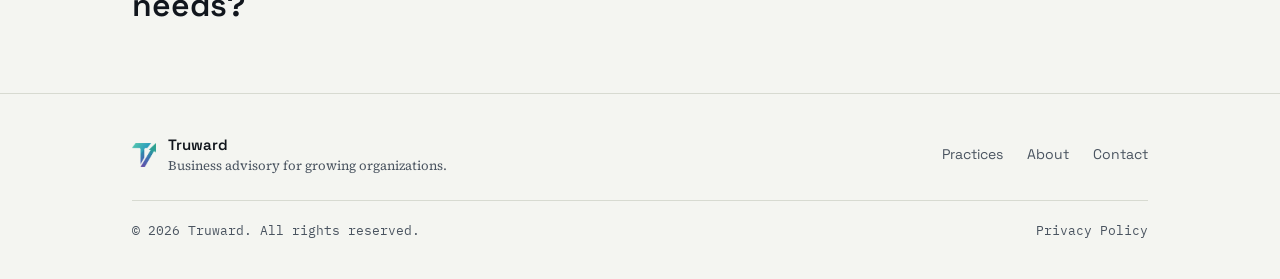
==== commit 5463e0ac: "Add files via upload" ====
--- a/index.html
+++ b/index.html
@@ -109,7 +109,8 @@
 </div>
 
 <footer>
-  <div class="wrap foot-grid">
+  <div class="wrap">
+    <div class="foot-grid">
     <div class="foot-left">
       <img src="truward-logo.png" class="mark" width="24" height="24" alt="Truward">
       <div>
@@ -122,6 +123,11 @@
       <a href="about.html">About</a>
       <a href="contact.html">Contact</a>
     </div>
+    </div>
+    <div class="foot-bottom">
+      <span>&copy; 2026 Truward. All rights reserved.</span>
+      <a href="privacy.html">Privacy Policy</a>
+    </div>
   </div>
 </footer>
 
--- a/styles.css
+++ b/styles.css
@@ -77,8 +77,8 @@
 .hero{padding:84px 0 72px; position:relative; overflow:hidden;}
 .hero .wrap{position:relative; z-index:1;}
 .hero-mark{
-  position:absolute; top:50%; right:-160px; transform:translateY(-50%);
-  width:820px; height:auto; opacity:0.13; z-index:0; pointer-events:none;
+  position:absolute; top:68%; right:100px; transform:translateY(-50%);
+  width:680px; height:auto; opacity:0.20; z-index:0; pointer-events:none;
 }
 @media(max-width:900px){ .hero-mark{display:none;} }
 .hero h1{
@@ -206,3 +206,29 @@
 .foot-tag{font-size:13px; color:var(--ink-soft); font-family:var(--serif);}
 .foot-links{display:flex; gap:24px; font-size:14px; color:var(--ink-soft);}
 .foot-links a:hover{color:var(--ink);}
+.foot-bottom{
+  display:flex; justify-content:space-between; align-items:center; flex-wrap:wrap; gap:10px;
+  margin-top:24px; padding-top:20px; border-top:1px solid var(--line);
+  font-family:var(--mono); font-size:12.5px; color:var(--ink-soft);
+}
+.foot-bottom a{color:var(--ink-soft);}
+.foot-bottom a:hover{color:var(--ink);}
+
+/* ---------- cookie consent banner ---------- */
+.cookie-banner{
+  position:fixed; left:0; right:0; bottom:0; z-index:100;
+  background:var(--ink); color:var(--paper);
+  padding:18px 24px; display:none;
+  align-items:center; justify-content:center; gap:24px; flex-wrap:wrap;
+}
+.cookie-banner.visible{display:flex;}
+.cookie-banner p{
+  font-family:var(--serif); font-size:14px; color:#C9CDD3; max-width:640px; margin:0;
+}
+.cookie-banner a{color:var(--paper); text-decoration:underline;}
+.cookie-banner-actions{display:flex; gap:10px; flex-shrink:0;}
+.cookie-banner .btn{padding:9px 18px; font-size:13.5px;}
+.cookie-banner .btn-primary{background:var(--paper); color:var(--ink); border-color:var(--paper);}
+.cookie-banner .btn-primary:hover{background:var(--teal); border-color:var(--teal); color:var(--paper);}
+.cookie-banner .btn-ghost{background:transparent; color:var(--paper); border-color:#4A5460;}
+.cookie-banner .btn-ghost:hover{border-color:var(--paper);}
